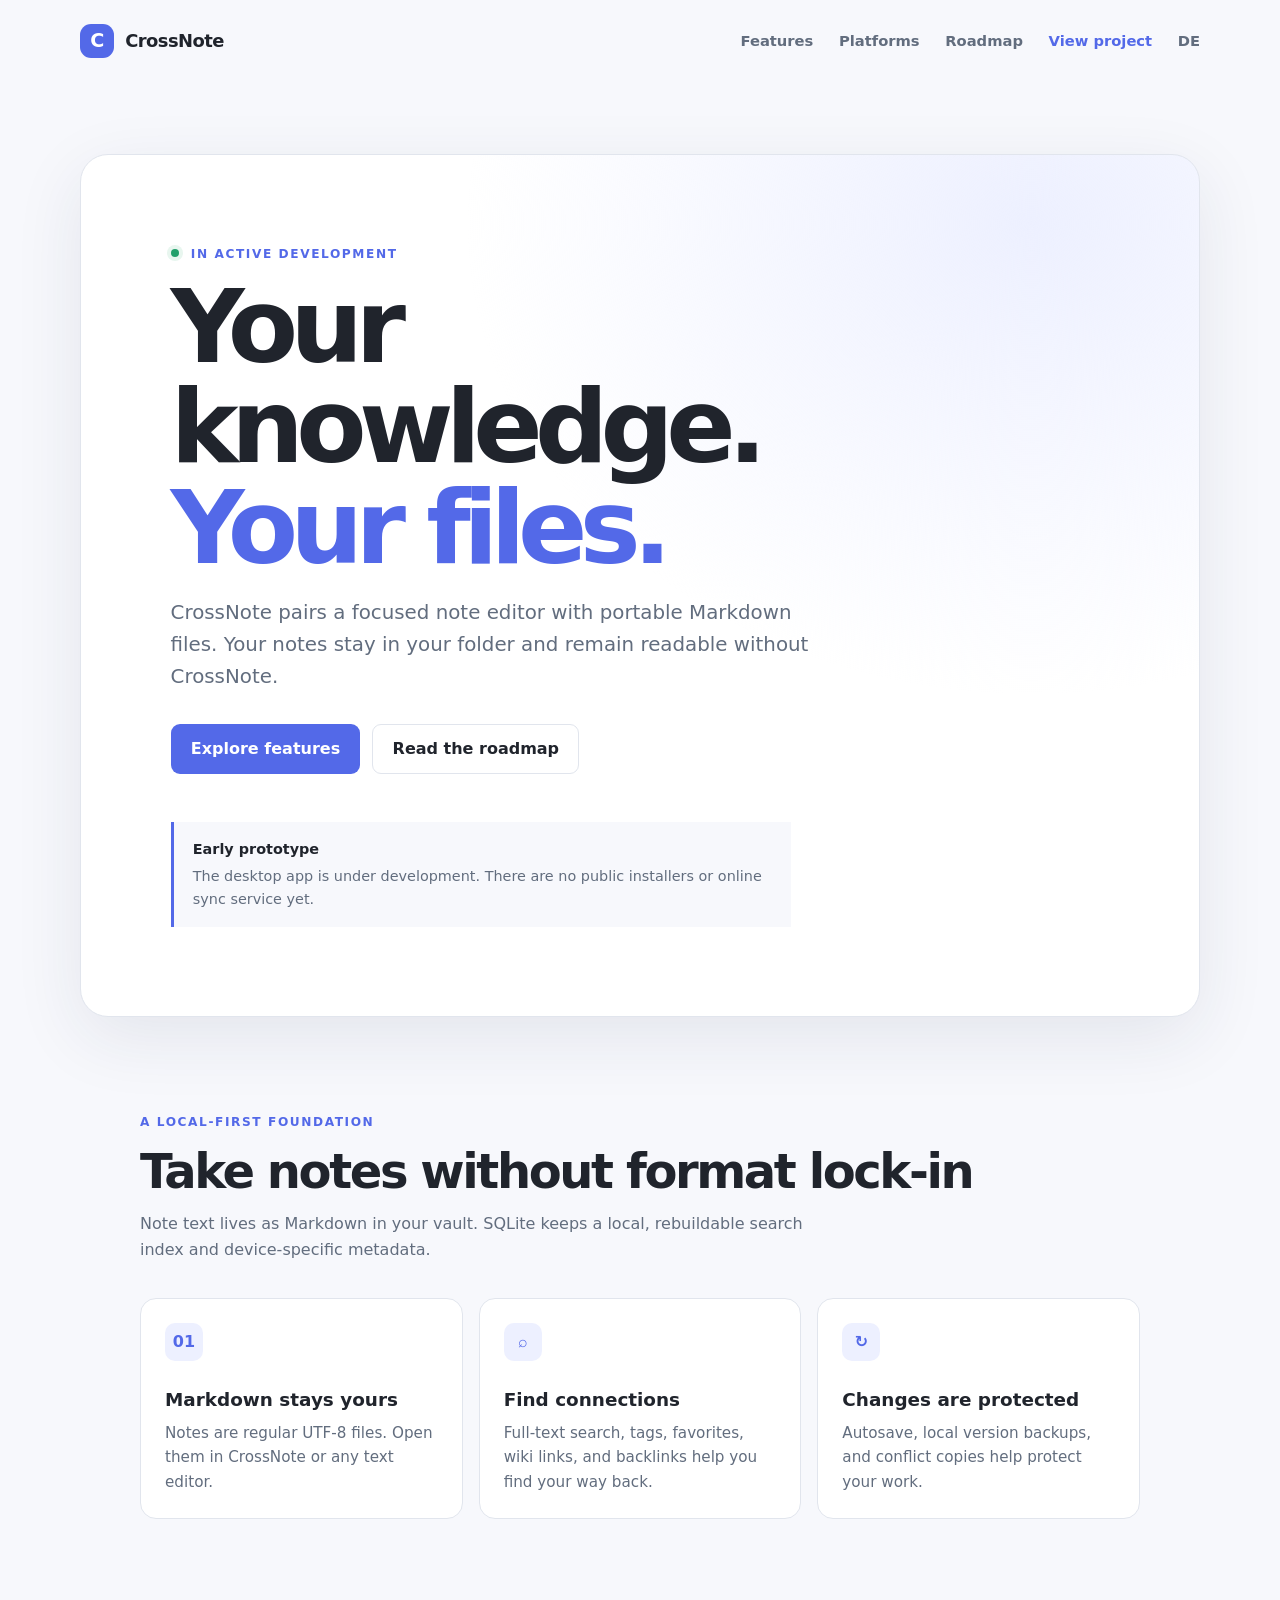
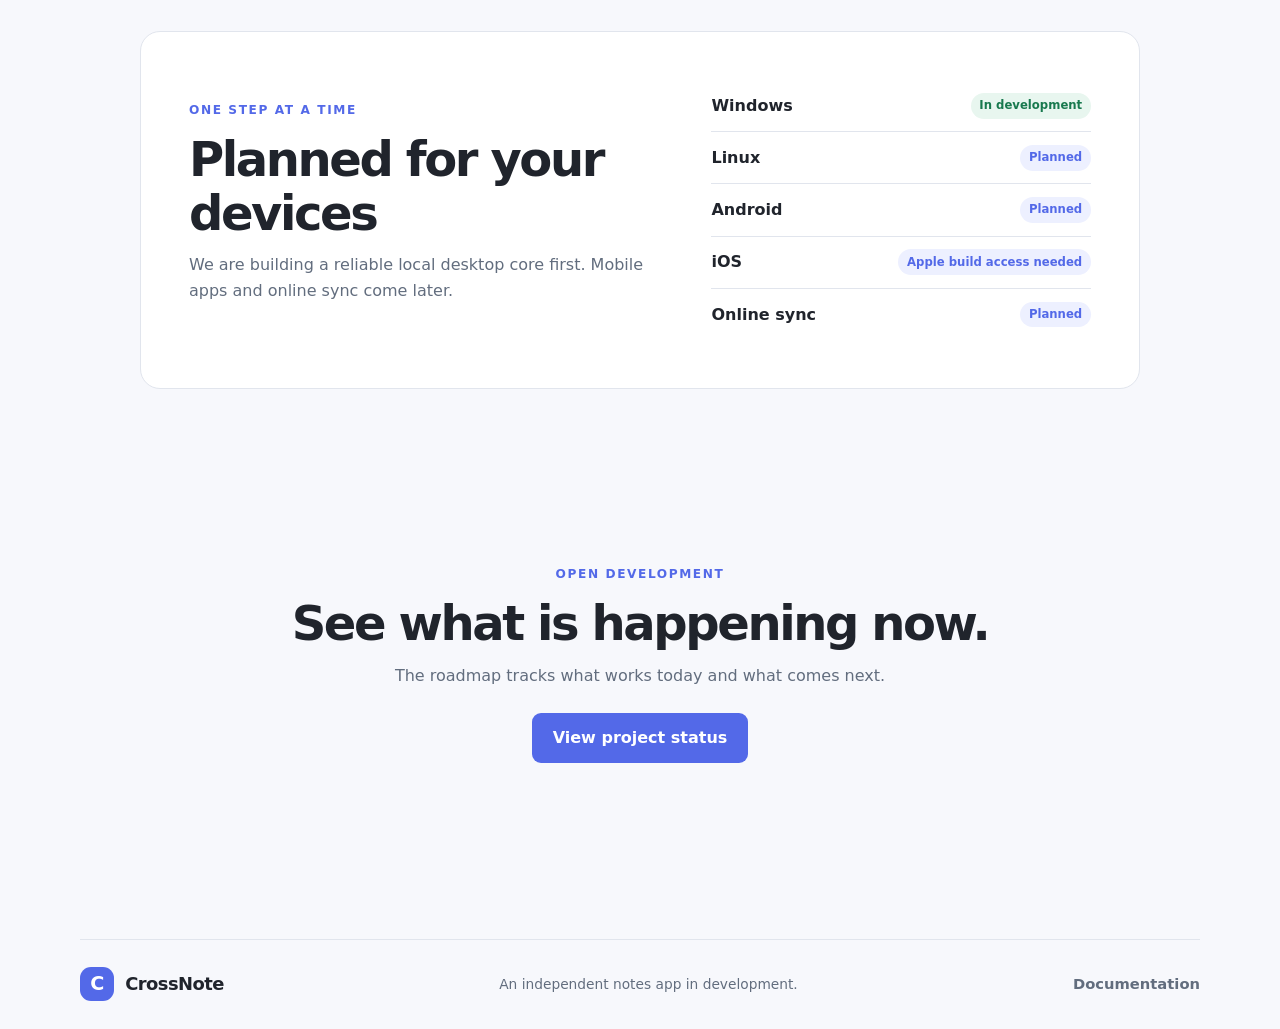
==== website/en/index.html @ 53b5ac5c "feat(website): add English project page" ====
<!doctype html>
<html lang="en">
<head>
  <meta charset="utf-8">
  <meta name="viewport" content="width=device-width, initial-scale=1">
  <meta name="theme-color" content="#f7f8fc">
  <meta name="description" content="CrossNote is a cross-platform notes app built around Markdown files and a local search index.">
  <title>CrossNote – Your knowledge, your files</title>
  <link rel="stylesheet" href="../styles.css">
</head>
<body>
  <a class="skip-link" href="#main">Skip to content</a>
  <header class="site-header">
    <a class="brand" href="#top" aria-label="CrossNote home"><span class="brand-mark" aria-hidden="true">C</span><span>CrossNote</span></a>
    <nav aria-label="Main navigation">
      <a href="#features">Features</a>
      <a href="#platforms">Platforms</a>
      <a href="../../docs/ROADMAP.md">Roadmap</a>
      <a class="nav-cta" href="../../README.md">View project</a>
      <a href="../index.html" lang="de" aria-label="Auf Deutsch wechseln">DE</a>
    </nav>
  </header>
  <main id="main">
    <section class="hero" id="top" aria-labelledby="hero-title">
      <p class="eyebrow"><span class="status-dot" aria-hidden="true"></span> In active development</p>
      <h1 id="hero-title">Your knowledge.<br><span>Your files.</span></h1>
      <p class="hero-copy">CrossNote pairs a focused note editor with portable Markdown files. Your notes stay in your folder and remain readable without CrossNote.</p>
      <div class="hero-actions"><a class="button primary" href="#features">Explore features</a><a class="button secondary" href="../../docs/ROADMAP.md">Read the roadmap</a></div>
      <div class="hero-note" role="note"><strong>Early prototype</strong><span>The desktop app is under development. There are no public installers or online sync service yet.</span></div>
    </section>
    <section class="section" id="features" aria-labelledby="features-title">
      <p class="eyebrow">A local-first foundation</p>
      <h2 id="features-title">Take notes without format lock-in</h2>
      <p class="section-intro">Note text lives as Markdown in your vault. SQLite keeps a local, rebuildable search index and device-specific metadata.</p>
      <div class="feature-grid">
        <article class="feature-card"><span class="feature-icon" aria-hidden="true">01</span><h3>Markdown stays yours</h3><p>Notes are regular UTF-8 files. Open them in CrossNote or any text editor.</p></article>
        <article class="feature-card"><span class="feature-icon" aria-hidden="true">⌕</span><h3>Find connections</h3><p>Full-text search, tags, favorites, wiki links, and backlinks help you find your way back.</p></article>
        <article class="feature-card"><span class="feature-icon" aria-hidden="true">↻</span><h3>Changes are protected</h3><p>Autosave, local version backups, and conflict copies help protect your work.</p></article>
      </div>
    </section>
    <section class="platform-section" id="platforms" aria-labelledby="platform-title">
      <div><p class="eyebrow">One step at a time</p><h2 id="platform-title">Planned for your devices</h2><p>We are building a reliable local desktop core first. Mobile apps and online sync come later.</p></div>
      <ul class="platform-list">
        <li><span>Windows</span><span class="badge progress">In development</span></li>
        <li><span>Linux</span><span class="badge planned">Planned</span></li>
        <li><span>Android</span><span class="badge planned">Planned</span></li>
        <li><span>iOS</span><span class="badge planned">Apple build access needed</span></li>
        <li><span>Online sync</span><span class="badge planned">Planned</span></li>
      </ul>
    </section>
    <section class="closing" aria-labelledby="closing-title"><p class="eyebrow">Open development</p><h2 id="closing-title">See what is happening now.</h2><p>The roadmap tracks what works today and what comes next.</p><a class="button primary" href="../../docs/STATUS.md">View project status</a></section>
  </main>
  <footer class="site-footer"><a class="brand" href="#top"><span class="brand-mark" aria-hidden="true">C</span><span>CrossNote</span></a><p>An independent notes app in development.</p><a href="../../README.md">Documentation</a></footer>
</body>
</html>
---- website/styles.css ----
:root {
  color-scheme: light dark;
  --page: #f7f8fc;
  --surface: #ffffff;
  --ink: #20242c;
  --muted: #626d7e;
  --line: #e1e5ed;
  --accent: #5369e8;
  --accent-soft: #edf0ff;
  --green: #18794e;
  --green-soft: #e8f6ef;
  --shadow: 0 20px 70px rgb(30 43 76 / 9%);
  font-family: Inter, ui-sans-serif, system-ui, -apple-system, BlinkMacSystemFont, "Segoe UI", sans-serif;
  font-synthesis: none;
  text-rendering: optimizeLegibility;
}

@media (prefers-color-scheme: dark) {
  :root {
    --page: #171a21;
    --surface: #222732;
    --ink: #e7eaf0;
    --muted: #a0a9b8;
    --line: #394150;
    --accent: #9aa8ff;
    --accent-soft: #2a3154;
    --green: #70d1a1;
    --green-soft: #1d382d;
    --shadow: 0 20px 70px rgb(0 0 0 / 22%);
  }
}

* { box-sizing: border-box; }
html { scroll-behavior: smooth; }
body { margin: 0; background: var(--page); color: var(--ink); line-height: 1.6; }
a { color: inherit; }
a:focus-visible { outline: 3px solid var(--accent); outline-offset: 4px; border-radius: 4px; }
.skip-link { position: absolute; top: -5rem; left: 1rem; z-index: 5; padding: .7rem 1rem; background: var(--surface); border: 1px solid var(--line); }
.skip-link:focus { top: 1rem; }
.site-header, .site-footer { width: min(1120px, calc(100% - 3rem)); margin: auto; display: flex; align-items: center; justify-content: space-between; }
.site-header { min-height: 82px; gap: 2rem; }
.brand { display: inline-flex; gap: .7rem; align-items: center; text-decoration: none; font-size: 1.12rem; font-weight: 750; letter-spacing: -.03em; }
.brand-mark { width: 34px; height: 34px; display: grid; place-items: center; border-radius: 11px; background: var(--accent); color: white; font-size: 1.2rem; font-weight: 800; }
nav { display: flex; gap: 1.6rem; align-items: center; }
nav a, .site-footer > a:last-child { color: var(--muted); text-decoration: none; font-size: .92rem; font-weight: 600; }
nav a:hover, .site-footer > a:last-child:hover { color: var(--accent); }
nav .nav-cta { color: var(--accent); }
.hero { width: min(1120px, calc(100% - 3rem)); margin: 4.5rem auto 6rem; padding: clamp(2rem, 7vw, 6rem); border: 1px solid var(--line); border-radius: 28px; background: radial-gradient(ellipse at 85% 8%, var(--accent-soft), transparent 42%), var(--surface); box-shadow: var(--shadow); }
.eyebrow { margin: 0 0 .8rem; color: var(--accent); font-size: .76rem; font-weight: 800; letter-spacing: .13em; text-transform: uppercase; }
.status-dot { display: inline-block; width: 8px; height: 8px; margin-right: .4rem; border-radius: 50%; background: #22a06b; box-shadow: 0 0 0 4px var(--green-soft); vertical-align: 1px; }
h1, h2, h3, p { margin-top: 0; }
h1 { max-width: 750px; margin-bottom: 1.2rem; font-size: clamp(3.2rem, 8vw, 6.6rem); line-height: .98; letter-spacing: -.075em; }
h1 span { color: var(--accent); }
.hero-copy { max-width: 650px; margin-bottom: 2rem; color: var(--muted); font-size: clamp(1.05rem, 2vw, 1.24rem); }
.hero-actions { display: flex; flex-wrap: wrap; gap: .75rem; }
.button { display: inline-flex; min-height: 46px; align-items: center; justify-content: center; padding: .7rem 1.2rem; border: 1px solid transparent; border-radius: 9px; text-decoration: none; font-weight: 700; }
.button.primary { background: var(--accent); color: white; }
.button.secondary { border-color: var(--line); background: var(--surface); }
.button:hover { filter: brightness(.96); transform: translateY(-1px); }
.hero-note { display: grid; max-width: 620px; gap: .2rem; margin-top: 3rem; padding: 1rem 1.2rem; border-left: 3px solid var(--accent); background: var(--page); color: var(--muted); font-size: .9rem; }
.hero-note strong { color: var(--ink); }
.section, .platform-section, .closing { width: min(1000px, calc(100% - 3rem)); margin: 0 auto 7rem; }
h2 { margin-bottom: .75rem; font-size: clamp(2rem, 4vw, 3rem); line-height: 1.12; letter-spacing: -.05em; }
.section-intro, .platform-section > div > p:last-child, .closing > p:not(.eyebrow) { max-width: 680px; color: var(--muted); }
.feature-grid { display: grid; grid-template-columns: repeat(3, minmax(0, 1fr)); gap: 1rem; margin-top: 2.2rem; }
.feature-card { min-height: 220px; padding: 1.5rem; border: 1px solid var(--line); border-radius: 16px; background: var(--surface); }
.feature-icon { display: inline-grid; min-width: 38px; height: 38px; place-items: center; margin-bottom: 1.5rem; padding: 0 .35rem; border-radius: 10px; background: var(--accent-soft); color: var(--accent); font-weight: 800; }
.feature-card h3 { margin-bottom: .45rem; font-size: 1.15rem; }
.feature-card p { margin-bottom: 0; color: var(--muted); font-size: .95rem; }
.platform-section { display: grid; grid-template-columns: 1fr .8fr; gap: 3rem; align-items: center; padding: clamp(1.5rem, 5vw, 3rem); border: 1px solid var(--line); border-radius: 20px; background: var(--surface); }
.platform-list { margin: 0; padding: 0; list-style: none; }
.platform-list li { display: flex; justify-content: space-between; gap: 1rem; padding: .8rem 0; border-bottom: 1px solid var(--line); font-weight: 650; }
.platform-list li:last-child { border-bottom: 0; }
.badge { padding: .2rem .55rem; border-radius: 99px; background: var(--accent-soft); color: var(--accent); font-size: .73rem; text-align: center; }
.badge.progress { background: var(--green-soft); color: var(--green); }
.closing { padding: 4rem 1rem; text-align: center; }
.closing > p:not(.eyebrow) { margin: 0 auto 1.5rem; }
.site-footer { min-height: 90px; gap: 1rem; border-top: 1px solid var(--line); }
.site-footer p { margin: 0; color: var(--muted); font-size: .86rem; }

@media (max-width: 760px) {
  .site-header, .site-footer { width: min(100% - 2rem, 600px); }
  .site-header { flex-wrap: wrap; padding: 1rem 0; }
  nav { width: 100%; justify-content: space-between; gap: .5rem; }
  nav a { font-size: .82rem; }
  .hero { width: min(100% - 2rem, 600px); margin: 2rem auto 4rem; padding: 2rem 1.4rem; border-radius: 20px; }
  .section, .platform-section, .closing { width: min(100% - 2rem, 600px); margin-bottom: 4rem; }
  .feature-grid { grid-template-columns: 1fr; }
  .feature-card { min-height: auto; }
  .platform-section { grid-template-columns: 1fr; gap: 1rem; }
  .site-footer { flex-wrap: wrap; justify-content: flex-start; padding: 1.2rem 0; }
  .site-footer p { flex-basis: 100%; order: 1; }
}

@media (prefers-reduced-motion: reduce) {
  *, *::before, *::after { scroll-behavior: auto !important; transition-duration: .01ms !important; animation-duration: .01ms !important; }
}
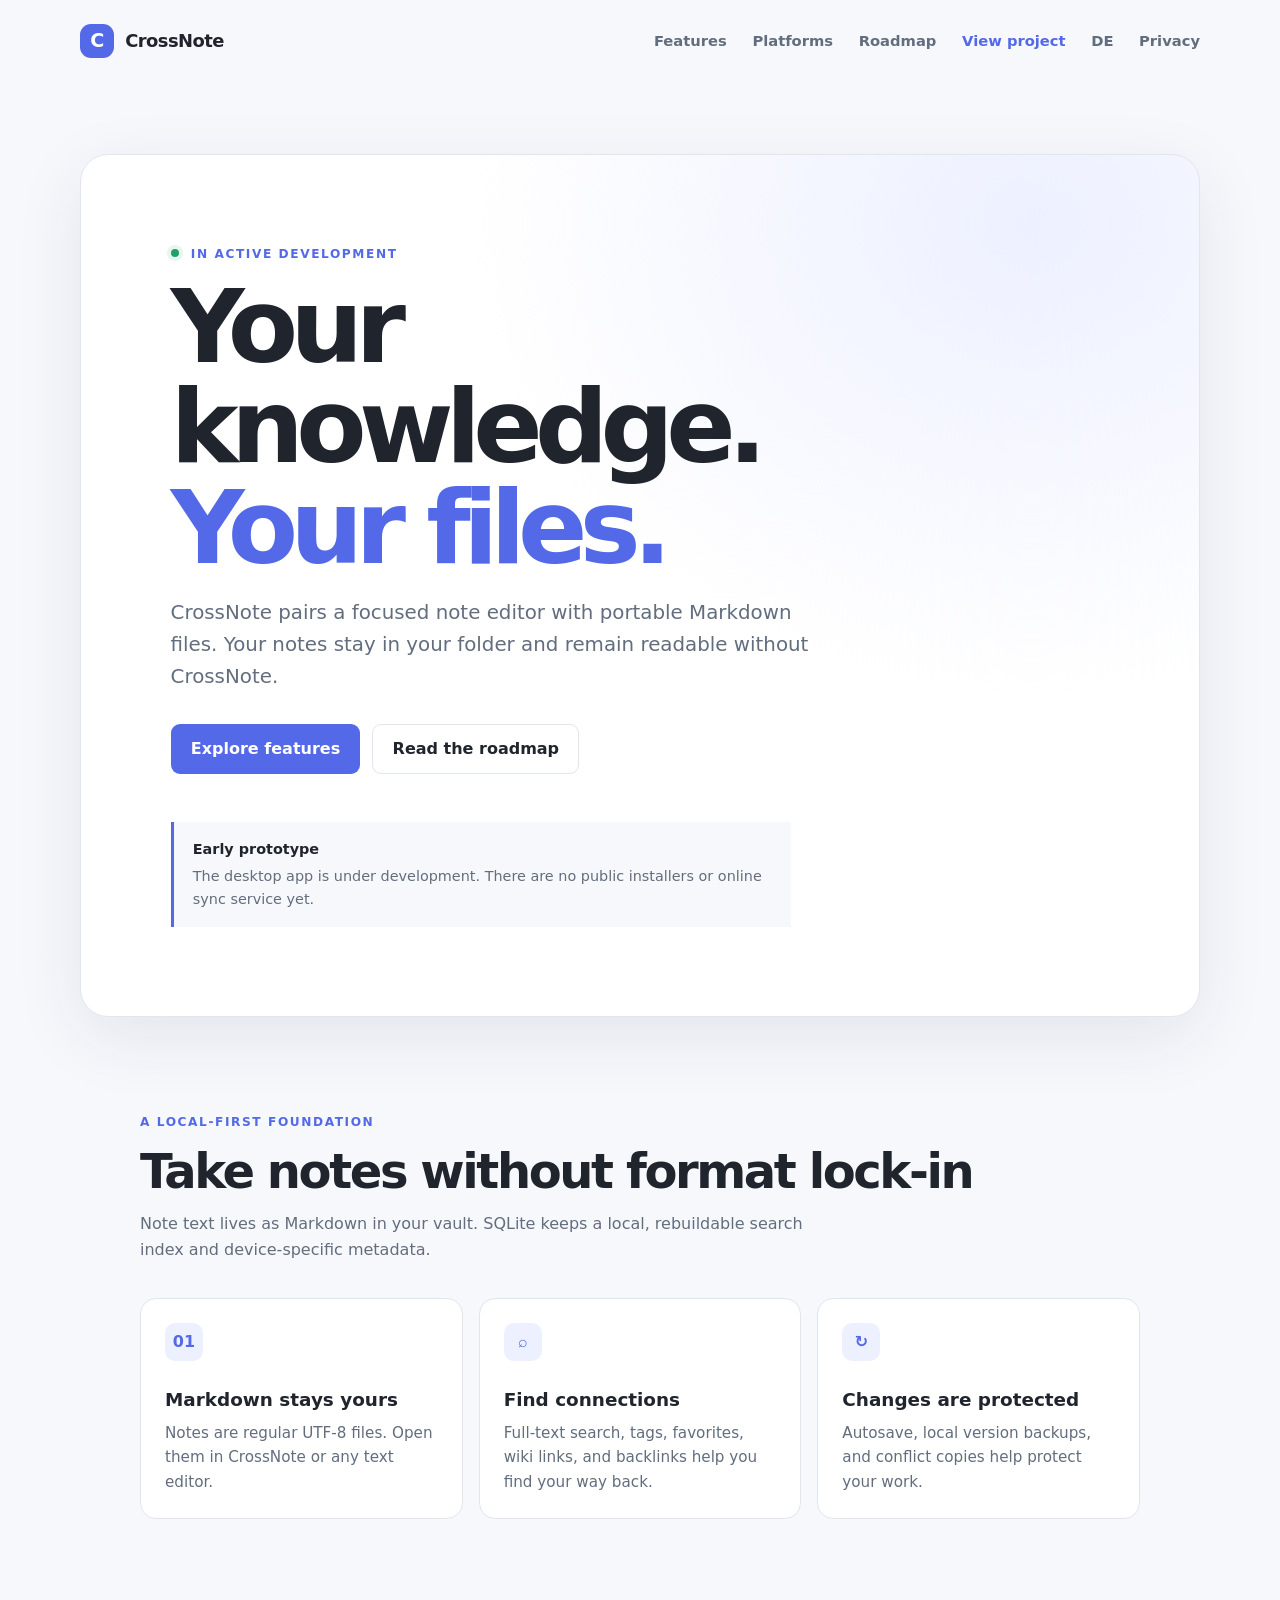
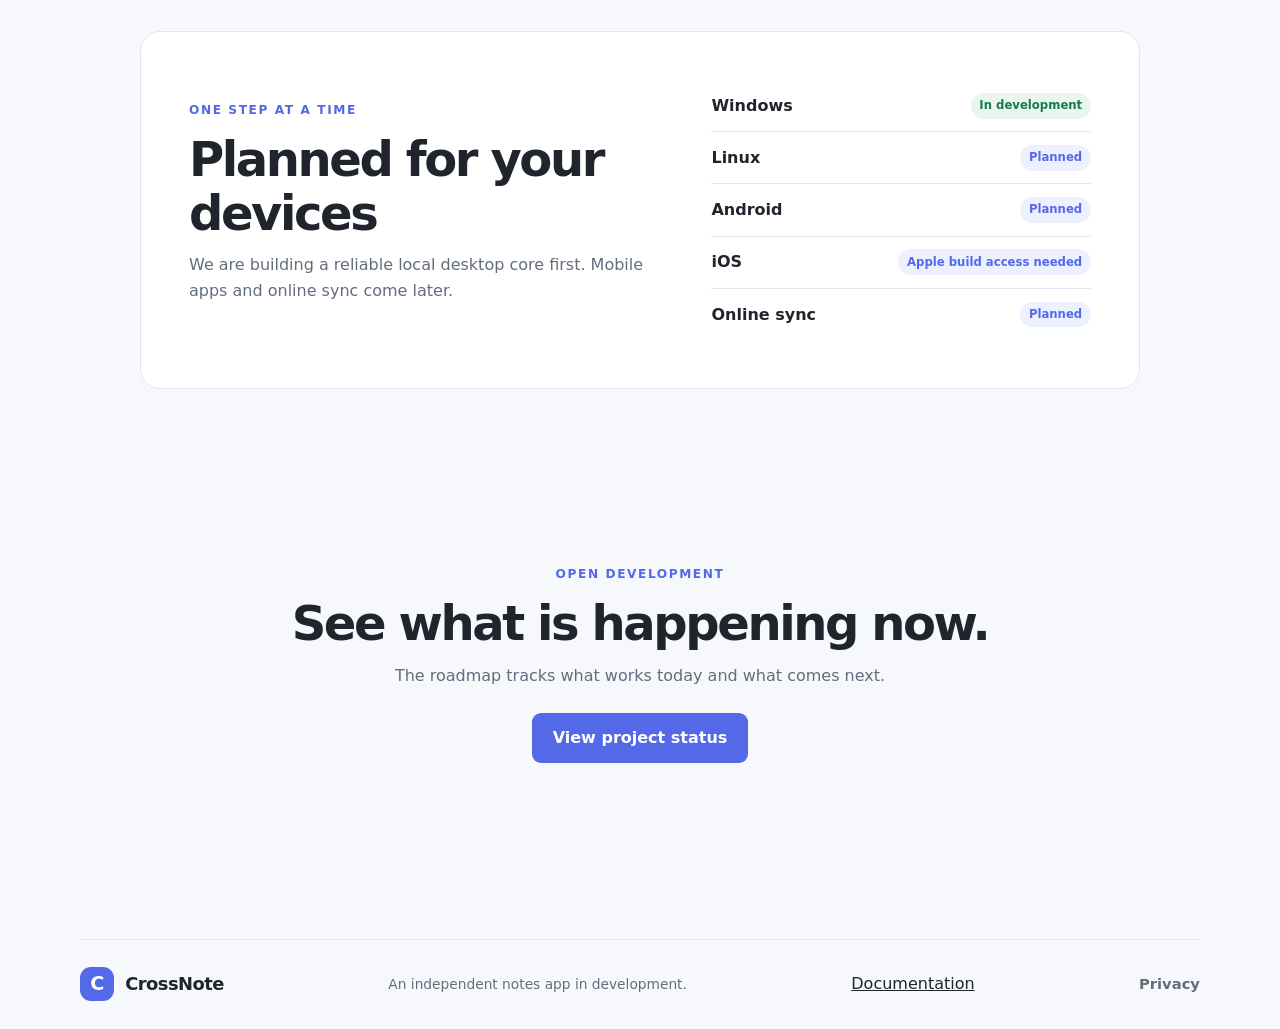
==== commit edc475ed: "feat(website): link privacy information in both languages" ====
--- a/website/en/index.html
+++ b/website/en/index.html
@@ -5,7 +5,11 @@
   <meta name="viewport" content="width=device-width, initial-scale=1">
   <meta name="theme-color" content="#f7f8fc">
   <meta name="description" content="CrossNote is a cross-platform notes app built around Markdown files and a local search index.">
+  <meta property="og:type" content="website">
+  <meta property="og:title" content="CrossNote – Your knowledge, your files">
+  <meta property="og:description" content="A local-first notes app in development, built around portable Markdown files.">
   <title>CrossNote – Your knowledge, your files</title>
+  <link rel="icon" href="../favicon.svg" type="image/svg+xml">
   <link rel="stylesheet" href="../styles.css">
 </head>
 <body>
@@ -15,9 +19,10 @@
     <nav aria-label="Main navigation">
       <a href="#features">Features</a>
       <a href="#platforms">Platforms</a>
-      <a href="../../docs/ROADMAP.md">Roadmap</a>
-      <a class="nav-cta" href="../../README.md">View project</a>
+      <a href="https://github.com/bagdanchik007/CrossNote/blob/main/docs/ROADMAP.md">Roadmap</a>
+      <a class="nav-cta" href="https://github.com/bagdanchik007/CrossNote/blob/main/README.md">View project</a>
       <a href="../index.html" lang="de" aria-label="Auf Deutsch wechseln">DE</a>
+      <a href="privacy.html">Privacy</a>
     </nav>
   </header>
   <main id="main">
@@ -25,7 +30,7 @@
       <p class="eyebrow"><span class="status-dot" aria-hidden="true"></span> In active development</p>
       <h1 id="hero-title">Your knowledge.<br><span>Your files.</span></h1>
       <p class="hero-copy">CrossNote pairs a focused note editor with portable Markdown files. Your notes stay in your folder and remain readable without CrossNote.</p>
-      <div class="hero-actions"><a class="button primary" href="#features">Explore features</a><a class="button secondary" href="../../docs/ROADMAP.md">Read the roadmap</a></div>
+      <div class="hero-actions"><a class="button primary" href="#features">Explore features</a><a class="button secondary" href="https://github.com/bagdanchik007/CrossNote/blob/main/docs/ROADMAP.md">Read the roadmap</a></div>
       <div class="hero-note" role="note"><strong>Early prototype</strong><span>The desktop app is under development. There are no public installers or online sync service yet.</span></div>
     </section>
     <section class="section" id="features" aria-labelledby="features-title">
@@ -48,8 +53,8 @@
         <li><span>Online sync</span><span class="badge planned">Planned</span></li>
       </ul>
     </section>
-    <section class="closing" aria-labelledby="closing-title"><p class="eyebrow">Open development</p><h2 id="closing-title">See what is happening now.</h2><p>The roadmap tracks what works today and what comes next.</p><a class="button primary" href="../../docs/STATUS.md">View project status</a></section>
+    <section class="closing" aria-labelledby="closing-title"><p class="eyebrow">Open development</p><h2 id="closing-title">See what is happening now.</h2><p>The roadmap tracks what works today and what comes next.</p><a class="button primary" href="https://github.com/bagdanchik007/CrossNote/blob/main/docs/STATUS.md">View project status</a></section>
   </main>
-  <footer class="site-footer"><a class="brand" href="#top"><span class="brand-mark" aria-hidden="true">C</span><span>CrossNote</span></a><p>An independent notes app in development.</p><a href="../../README.md">Documentation</a></footer>
+  <footer class="site-footer"><a class="brand" href="#top"><span class="brand-mark" aria-hidden="true">C</span><span>CrossNote</span></a><p>An independent notes app in development.</p><a href="https://github.com/bagdanchik007/CrossNote/blob/main/README.md">Documentation</a><a href="privacy.html">Privacy</a></footer>
 </body>
 </html>
